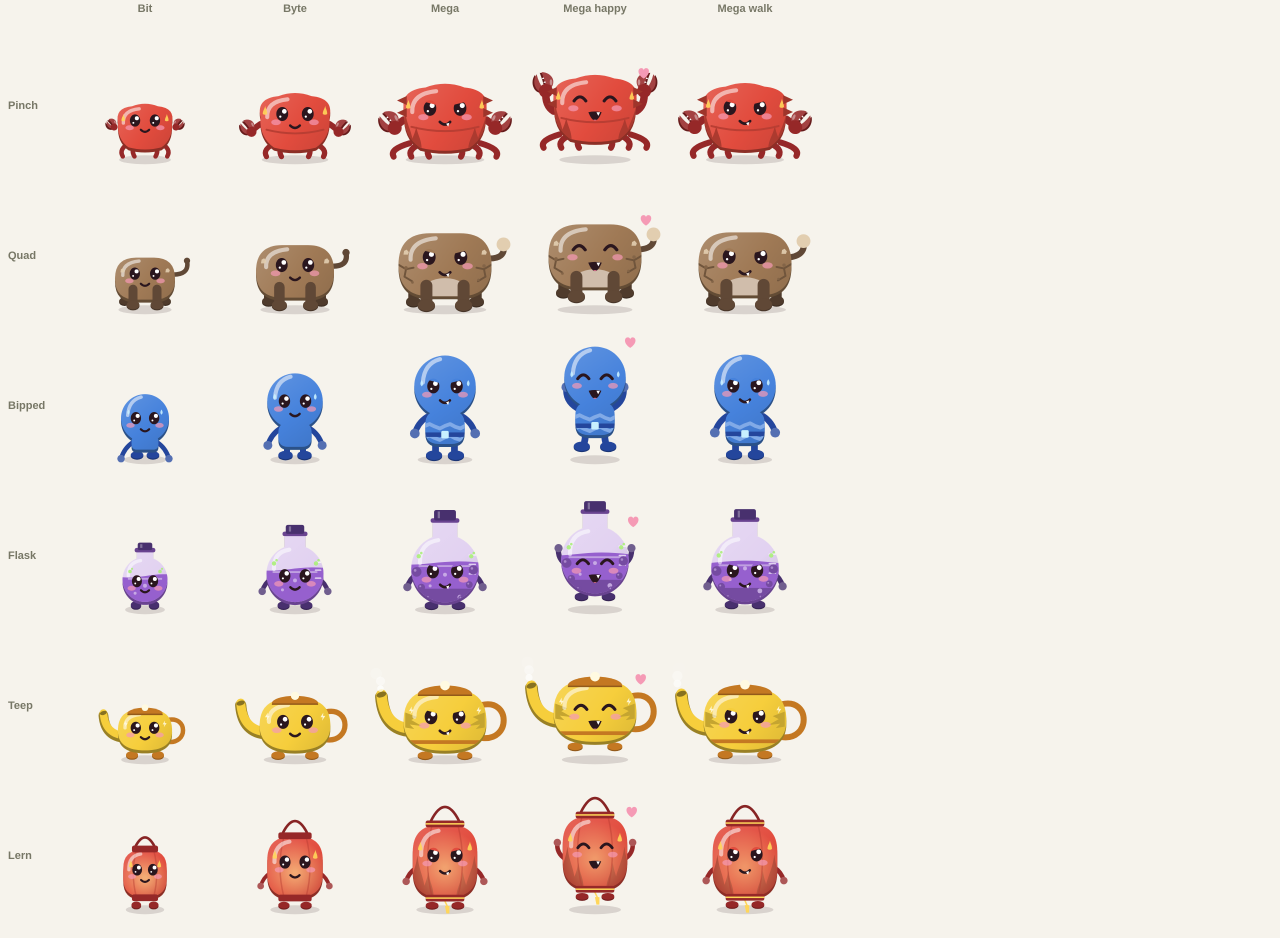
==== docs/art/art-sheets.html @ 0aef2f10 "Effects rebuilt on the body, wings clear of Skit's legs, new bodies named Bipped, Teep and Lern Glow" ====
<!doctype html><html><body style="margin:0;background:#f6f3ec"><canvas id="c"></canvas>
<script src="../../prototype/chibi.js"></script><script>
/* Art review sheets. Open with #elements, #worn, #effects or #new at the end of the address; add -dark for a grass background. */
const PAL={Blaze:[[226,76,62],[150,40,40],[255,214,90]],Brawl:[[232,140,52],[128,68,30],[255,236,214]],Spark:[[246,206,60],[196,120,34],[255,250,225]],
 Wild:[[118,190,92],[64,120,58],[250,220,110]],Frost:[[120,214,224],[70,130,200],[240,252,255]],Tide:[[70,130,220],[36,70,156],[200,240,255]],
 Venom:[[150,96,206],[72,48,110],[170,240,120]],Charm:[[244,150,190],[150,92,190],[255,240,250]],Stone:[[160,122,86],[96,72,54],[226,206,176]],
 Light:[[244,240,226],[214,180,100],[255,206,90]],Steel:[[170,178,192],[88,96,112],[120,210,240]],Shade:[[78,70,104],[38,34,56],[255,214,74]]};
const EL=Object.keys(PAL), pal=e=>({body:PAL[e][0],parts:PAL[e][1],accent:PAL[e][2]});
const FAMS=['Chomp','Squib','Antik','Moko','Pinch','Stilt','Skit','Booly','Quad','Bipped','Flask','Teep','Lern'];
const HOME={Chomp:'Brawl',Squib:'Frost',Antik:'Steel',Moko:'Charm',Pinch:'Blaze',Stilt:'Wild',Skit:'Venom',Booly:'Light',Quad:'Stone',Bipped:'Tide',Flask:'Venom',Teep:'Spark',Lern:'Blaze'};
const LOOKS={
 elements:{rows:['Squib','Pinch','Booly'],cols:EL.map(e=>({label:e,m:{stage:'Mega',el:e}}))},
 worn:{rows:FAMS,cols:[{label:'Plain',m:{}},{label:'Cap, sunglasses, boots',m:{worn:{head:'Cap',face:'Sunglasses',feet:'Boots'}}},
   {label:'Top hat, monocle, mustache',m:{worn:{head:'Top hat',face:'Monocle',mouth:'Mustache'}}},{label:'Crown, angel wings',m:{worn:{head:'Crown',back:'Angel wings'}}},
   {label:'Party hat, bat wings',m:{worn:{head:'Party hat',back:'Bat wings'}}},{label:'Bow, boots',m:{worn:{head:'Bow',feet:'Boots'}}}]},
 effects:{rows:['Chomp','Squib','Pinch','Booly','Bipped','Lern'],cols:['glow','flame','shadow','frost','sparkle'].map(f=>({label:f,m:{fx:f}}))},
 new:{rows:['Pinch','Quad','Bipped','Flask','Teep','Lern'],cols:[{label:'Bit',m:{stage:'Bit'}},{label:'Byte',m:{stage:'Byte'}},{label:'Mega',m:{stage:'Mega'}},{label:'Mega happy',m:{stage:'Mega'},pose:'happy'},{label:'Mega walk',m:{stage:'Mega'},pose:'walk'}]}
};
const KEY=location.hash.slice(1).replace('-dark',''), DARK=/-dark/.test(location.hash), L=LOOKS[KEY]||LOOKS.new, W=150, H=150, LX=70, TOP=34, c=document.getElementById('c'), d=2;
c.width=(LX+L.cols.length*W)*d; c.height=(TOP+L.rows.length*H)*d; c.style.width=c.width/d+'px';
const x=c.getContext('2d'); x.scale(d,d); if(DARK){ x.fillStyle='#4f7a45'; x.fillRect(0,0,c.width,c.height); } x.font='600 11px sans-serif'; x.textAlign='center'; x.fillStyle=DARK?'#e8f0e0':'#776';
L.cols.forEach((col,i)=>{ const words=col.label.split(', '); words.forEach((w,k)=>x.fillText(w,LX+i*W+W/2,12+k*12)); });
x.textAlign='left';
L.rows.forEach((fam,j)=>{ x.fillStyle=DARK?'#e8f0e0':'#776'; x.fillText(fam,8,TOP+j*H+H/2);
  L.cols.forEach((col,i)=>{ const el=col.m.el||HOME[fam]; x.save(); x.translate(LX+i*W,TOP+j*H-16); x.scale(W/200,W/200);
    CHIBI.draw(x,{family:fam,stage:'Mega',marks:[],worn:{},pal:pal(el),el,...col.m},col.pose||'idle',300+i*130); x.restore(); }); });
</script></body></html>
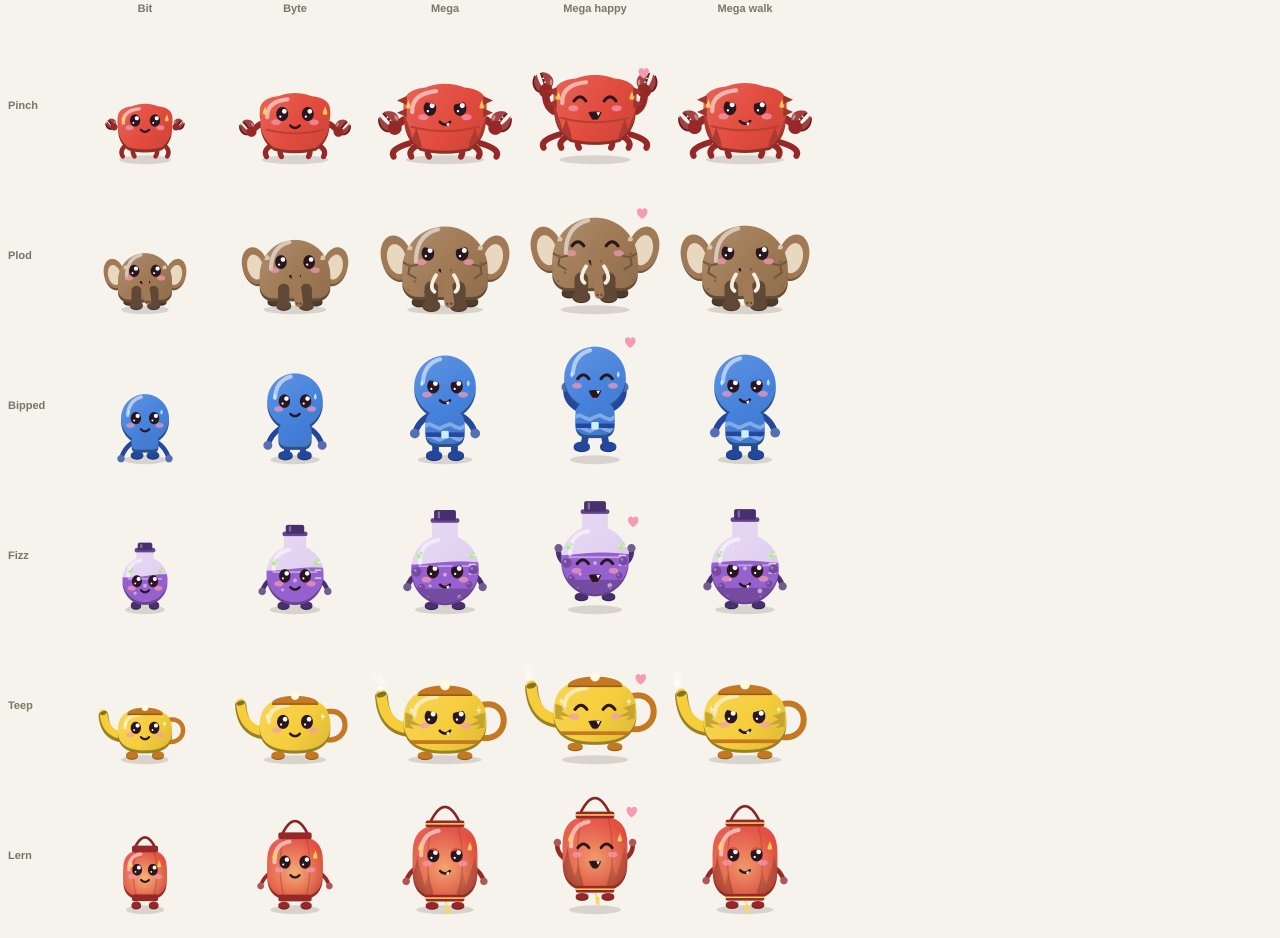
==== commit e7eaed16: "Plod gets the trunk-and-ears look Gid picked (replacing Quad), Flask is renamed Fizz Co-Authored-By:" ====
--- a/docs/art/art-sheets.html
+++ b/docs/art/art-sheets.html
@@ -1,27 +1,40 @@
 <!doctype html><html><body style="margin:0;background:#f6f3ec"><canvas id="c"></canvas>
 <script src="../../prototype/chibi.js"></script><script>
-/* Art review sheets. Open with #elements, #worn, #effects or #new at the end of the address; add -dark for a grass background. */
+/* Art review sheets. Open with #poses, #battle, #bit, #elements, #worn, #effects or #new at the end of the address; add -dark for a grass background. */
 const PAL={Blaze:[[226,76,62],[150,40,40],[255,214,90]],Brawl:[[232,140,52],[128,68,30],[255,236,214]],Spark:[[246,206,60],[196,120,34],[255,250,225]],
  Wild:[[118,190,92],[64,120,58],[250,220,110]],Frost:[[120,214,224],[70,130,200],[240,252,255]],Tide:[[70,130,220],[36,70,156],[200,240,255]],
  Venom:[[150,96,206],[72,48,110],[170,240,120]],Charm:[[244,150,190],[150,92,190],[255,240,250]],Stone:[[160,122,86],[96,72,54],[226,206,176]],
  Light:[[244,240,226],[214,180,100],[255,206,90]],Steel:[[170,178,192],[88,96,112],[120,210,240]],Shade:[[78,70,104],[38,34,56],[255,214,74]]};
-const EL=Object.keys(PAL), pal=e=>({body:PAL[e][0],parts:PAL[e][1],accent:PAL[e][2]});
-const FAMS=['Chomp','Squib','Antik','Moko','Pinch','Stilt','Skit','Booly','Quad','Bipped','Flask','Teep','Lern'];
-const HOME={Chomp:'Brawl',Squib:'Frost',Antik:'Steel',Moko:'Charm',Pinch:'Blaze',Stilt:'Wild',Skit:'Venom',Booly:'Light',Quad:'Stone',Bipped:'Tide',Flask:'Venom',Teep:'Spark',Lern:'Blaze'};
+const mx=(a,b,k)=>a.map((v,i)=>Math.round(v+(b[i]-v)*k)), EL=Object.keys(PAL), pal=e=>({body:PAL[e][0],parts:PAL[e][1],accent:PAL[e][2]});
+const FAMS=['Chomp','Squib','Antik','Moko','Pinch','Stilt','Skit','Booly','Plod','Bipped','Fizz','Teep','Lern'];
+const HOME={Chomp:'Brawl',Squib:'Frost',Antik:'Steel',Moko:'Charm',Pinch:'Blaze',Stilt:'Wild',Skit:'Venom',Booly:'Light',Plod:'Stone',Bipped:'Tide',Fizz:'Venom',Teep:'Spark',Lern:'Blaze'};
 const LOOKS={
  elements:{rows:['Squib','Pinch','Booly'],cols:EL.map(e=>({label:e,m:{stage:'Mega',el:e}}))},
  worn:{rows:FAMS,cols:[{label:'Plain',m:{}},{label:'Cap, sunglasses, boots',m:{worn:{head:'Cap',face:'Sunglasses',feet:'Boots'}}},
    {label:'Top hat, monocle, mustache',m:{worn:{head:'Top hat',face:'Monocle',mouth:'Mustache'}}},{label:'Crown, angel wings',m:{worn:{head:'Crown',back:'Angel wings'}}},
    {label:'Party hat, bat wings',m:{worn:{head:'Party hat',back:'Bat wings'}}},{label:'Bow, boots',m:{worn:{head:'Bow',feet:'Boots'}}}]},
  effects:{rows:['Chomp','Squib','Pinch','Booly','Bipped','Lern'],cols:['glow','flame','shadow','frost','sparkle'].map(f=>({label:f,m:{fx:f}}))},
- new:{rows:['Pinch','Quad','Bipped','Flask','Teep','Lern'],cols:[{label:'Bit',m:{stage:'Bit'}},{label:'Byte',m:{stage:'Byte'}},{label:'Mega',m:{stage:'Mega'}},{label:'Mega happy',m:{stage:'Mega'},pose:'happy'},{label:'Mega walk',m:{stage:'Mega'},pose:'walk'}]}
+ poses:{rows:FAMS.slice(0,8),cols:['idle','walk','run','happy','sad','tired','eat','sleep','sit','dizzy','effort','lean','hover','hurt'].map(q=>({label:q,m:{},pose:q}))},
+ battle:{rows:FAMS.slice(0,8),cols:['guard','crouch','tackle','bitewide','chomp','jump','land','punchwind','punch','swipeup','swipedown','cast','push','float','hit','dodge','ko'].map(q=>({label:q,m:{},pose:q}))},
+ bit:{rows:FAMS.slice(0,8),cols:['idle','happy','sad','tackle','bitewide','jump','land','hit','ko'].map(q=>({label:q,m:{stage:'Bit'},pose:q}))},
+ back:{rows:FAMS.slice(0,8),cols:['idle','walk','tackle','punch','jump','cast','hit','ko'].map(q=>({label:q,m:{back:true,worn:q==='idle'?{head:'Cap',back:'Angel wings'}:{}},pose:q}))},
+ ouch:{rows:FAMS.slice(0,8),cols:[{label:'hit Bit',m:{stage:'Bit'},pose:'hit'},{label:'hit Byte',m:{stage:'Byte'},pose:'hit'},{label:'hit Mega',m:{},pose:'hit'},{label:'hurt',m:{},pose:'hurt'},{label:'float',m:{},pose:'float'}]},
+ marks:{rows:FAMS.slice(0,8),cols:[{label:'Byte',m:{stage:'Byte'}},...['Stout','Horned','Shelled','Sage','Haloed','Winged'].map(k=>({label:k,m:{stage:'Byte',marks:[k]}})),
+   {label:'Mega, Horned, Haloed',m:{marks:['Horned','Haloed']}},{label:'Mega, Sage, Winged',m:{marks:['Sage','Winged']}},{label:'Mega, Shelled, Stout',m:{marks:['Shelled','Stout']}},
+   {label:'Back, Shelled, Winged',m:{marks:['Shelled','Winged'],back:true}},{label:'Haloed, top hat',m:{marks:['Horned','Haloed'],worn:{head:'Top hat'}}}]},
+ variants:{rows:FAMS.slice(0,8),cols:[{label:'Plain',m:{}},...['Devoted','Pampered','Feral','Bulky','Lean','Champion','Scruffy'].map(v=>({label:v,m:{variant:v}})),
+   {label:'Moonlit',m:{variant:'Moonlit'},pf:p=>({...p,body:mx(p.body,[60,70,140],0.45),parts:mx(p.parts,[90,100,170],0.4)})},
+   {label:'Wanderer, from Tide',m:{variant:'Wanderer'},pf:p=>({...p,accent:[70,130,220],parts:mx(p.parts,[70,130,220],0.5)})},
+   {label:'Feral, Mega, hurt',m:{variant:'Feral'},pose:'hurt'},{label:'Champion, back',m:{variant:'Champion',back:true}}]},
+ hybrids:{rows:FAMS.slice(0,8),cols:FAMS.slice(0,8).map(b=>({label:'on '+b+' legs',legs:b,m:{}}))},
+ new:{rows:['Pinch','Plod','Bipped','Fizz','Teep','Lern'],cols:[{label:'Bit',m:{stage:'Bit'}},{label:'Byte',m:{stage:'Byte'}},{label:'Mega',m:{stage:'Mega'}},{label:'Mega happy',m:{stage:'Mega'},pose:'happy'},{label:'Mega walk',m:{stage:'Mega'},pose:'walk'}]}
 };
-const KEY=location.hash.slice(1).replace('-dark',''), DARK=/-dark/.test(location.hash), L=LOOKS[KEY]||LOOKS.new, W=150, H=150, LX=70, TOP=34, c=document.getElementById('c'), d=2;
+const KEY=location.hash.slice(1).replace('-dark',''), DARK=/-dark/.test(location.hash), L=LOOKS[KEY]||LOOKS.new, W=KEY==='poses'||KEY==='battle'||KEY==='bit'||KEY==='back'||KEY==='ouch'||KEY==='hybrids'||KEY==='marks'||KEY==='variants'?132:150, H=W, LX=70, TOP=34, c=document.getElementById('c'), d=2;
 c.width=(LX+L.cols.length*W)*d; c.height=(TOP+L.rows.length*H)*d; c.style.width=c.width/d+'px';
 const x=c.getContext('2d'); x.scale(d,d); if(DARK){ x.fillStyle='#4f7a45'; x.fillRect(0,0,c.width,c.height); } x.font='600 11px sans-serif'; x.textAlign='center'; x.fillStyle=DARK?'#e8f0e0':'#776';
 L.cols.forEach((col,i)=>{ const words=col.label.split(', '); words.forEach((w,k)=>x.fillText(w,LX+i*W+W/2,12+k*12)); });
 x.textAlign='left';
-L.rows.forEach((fam,j)=>{ x.fillStyle=DARK?'#e8f0e0':'#776'; x.fillText(fam,8,TOP+j*H+H/2);
-  L.cols.forEach((col,i)=>{ const el=col.m.el||HOME[fam]; x.save(); x.translate(LX+i*W,TOP+j*H-16); x.scale(W/200,W/200);
-    CHIBI.draw(x,{family:fam,stage:'Mega',marks:[],worn:{},pal:pal(el),el,...col.m},col.pose||'idle',300+i*130); x.restore(); }); });
+L.rows.forEach((row,j)=>{ const [fam,rowEl]=row.split(':'); x.fillStyle=DARK?'#e8f0e0':'#776'; x.fillText(row.replace(':',', '),8,TOP+j*H+H/2);
+  L.cols.forEach((col,i)=>{ const el=col.m.el||rowEl||HOME[fam]; x.save(); x.translate(LX+i*W,TOP+j*H-16); x.scale(W/200,W/200);
+    const F2=col.legs&&col.legs!==fam?(CHIBI.hybrid(fam+'+'+col.legs,fam,col.legs),fam+'+'+col.legs):fam; CHIBI.draw(x,{family:F2,stage:'Mega',marks:[],worn:{},pal:col.pf?col.pf(pal(el)):pal(el),el,...col.m},col.pose||'idle',300+i*130); x.restore(); }); });
 </script></body></html>
